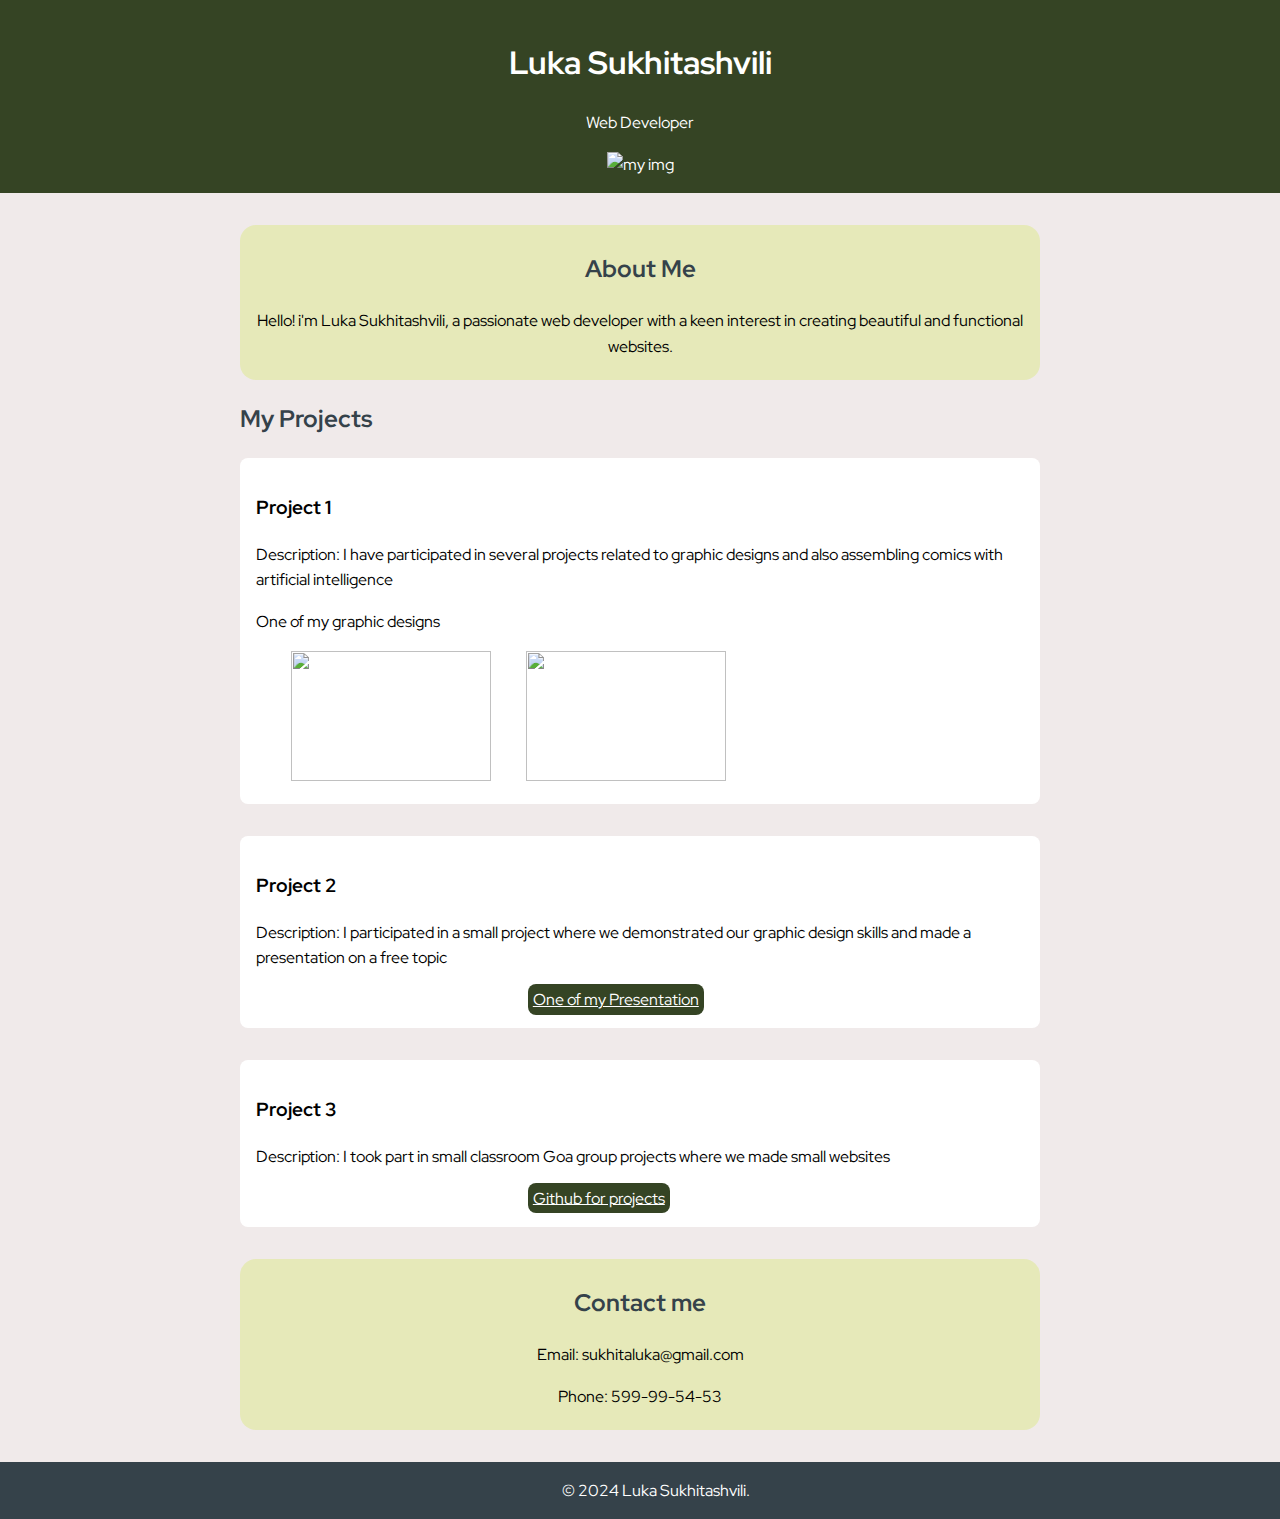
==== Web/index.html @ b12cb87f "moved images and files to folders for better structure" ====
<!DOCTYPE html>
<html lang="en">
<head>
    <meta charset="UTF-8">
    <meta name="viewport" content="width=device-width, initial-scale=1.0">
    <title>Document</title>
    <link rel="stylesheet" href="style.css">
    <link href="https://fonts.googleapis.com/css2?family=Red+Hat+Display:wght@500;700;900&display=swap" rel="stylesheet">
</head>
<body>
    <header>
        <h1>Luka Sukhitashvili</h1>
        <p>Web Developer</p>
        <img src="/images/my_img.jpg" alt="my img" width="300" height="300">
    </header>
    
    <main>
        <section id="about" class="extra">
            <h2>About Me</h2>
            <p>Hello! i'm Luka Sukhitashvili, a passionate web developer with a keen interest in creating beautiful and functional websites.</p>
        </section>
    
        <section id="projects">
            <h2>My Projects</h2>
            <div class="project">
                <h3>Project 1</h3>  
                <p>Description: I have participated in several projects related to graphic designs and also assembling comics with artificial intelligence</p>
                <p>One of my graphic designs</p>
                <img src="/images/Logo.jpg" alt="" width="200">
                <img src="/images/national.png" alt="" width="200" height="130" id="second-img">
                <img src="/images/erekle.jpg" alt="" width="200" height="130">
            </div>

            <div class="project">
                <h3>Project 2</h3>
                <p>Description: I participated in a small project where we demonstrated our graphic design skills and made a presentation on a free topic</p>
                <a href="https://www.canva.com/design/DAF4KKm-cXA/rtq5iiaqnPRhLWkznO_-vg/edit?utm_content=DAF4KKm-cXA&utm_campaign=designshare&utm_medium=link2&utm_source=sharebutton" target="_blank" class="link" >One of my Presentation</a>
            </div>

            <div class="project">
                <h3>Project 3</h3>
                <p>Description: I took part in small classroom Goa group projects where we made small websites</p>
                <a href="https://github.com/LukaSukhitashvili/Group_4" class="link"> Github for projects</a>
            </div>


            <section id="contact" class="extra">
                <h2>Contact me</h2>
                <p>Email: sukhitaluka@gmail.com</p>
                <p>Phone: 599-99-54-53</p>
            </section>
        
        
        
        
    
    </main>

    <footer>
        &copy; 2024 Luka Sukhitashvili.
    </footer>

</body>
</html>
---- Web/style.css ----
body {
    font-family: "Red Hat Display";
    line-height: 1.6;
    margin: 0;
    padding: 0;
    background-color: #f0eaea;
}



header {
    background-color: #354424;
    color: white;
    text-align: center;
    padding: 1em;
}


main {
    padding: 2em;
    max-width: 800px;
    margin: auto;
}


h2 {
    color:#35424a
}

.project {
    background-color: white;
    margin-bottom: 2em;
    padding: 1em;
    border-radius: 0.5em;

}

.link {
    color: white;
    background-color: #354424;
    padding: 0.3em;
    border-radius: 0.5em;
    position: relative;
    right: -17em;
}

#second-img {
    margin-left: 2em;
    margin-right: 2em;
}


.extra {
    text-align: center;
    background-color: #e6e9b9;
    border-radius: 1em;
    padding: 0.3em;   
}






footer {
    background-color: #35424a;
    color: white;
    text-align: center;
    padding: 1em;
    position: relative;
    width: 100%;
}
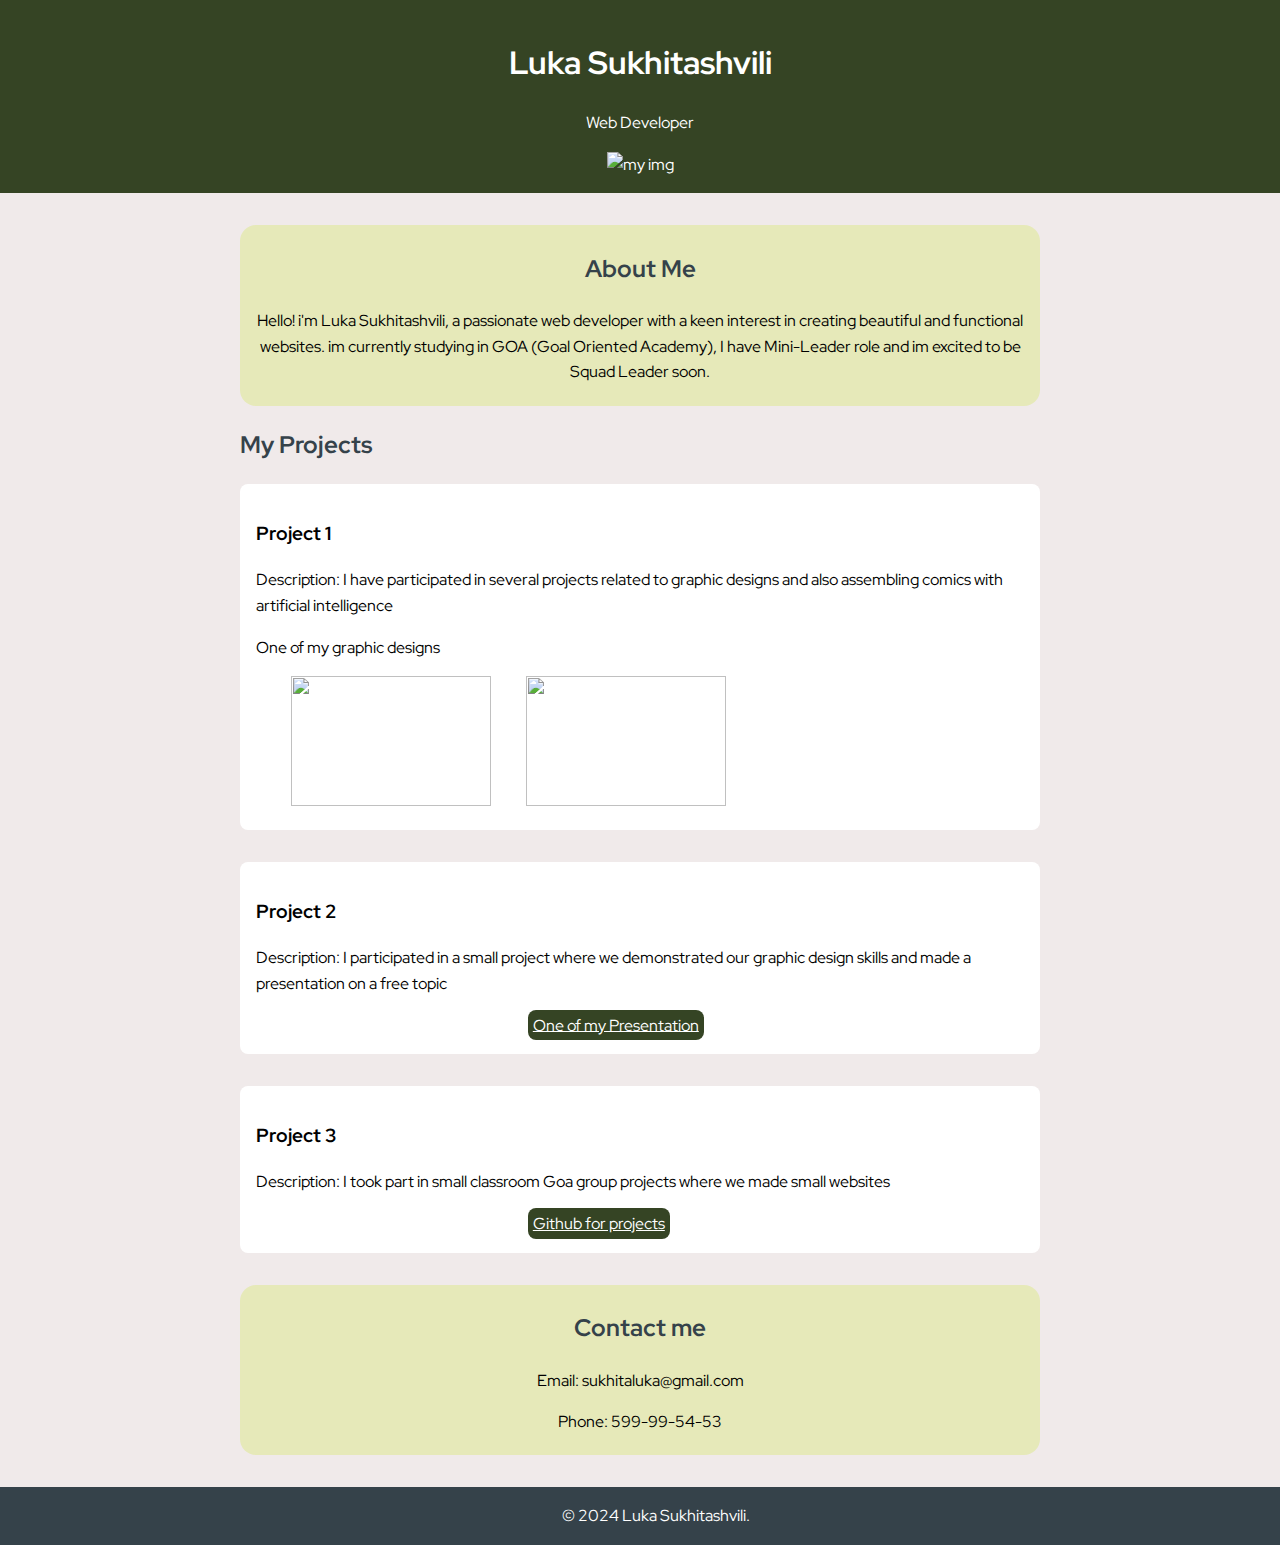
==== commit 5f386c15: "Added just a bit info in html" ====
--- a/Web/index.html
+++ b/Web/index.html
@@ -17,7 +17,7 @@
     <main>
         <section id="about" class="extra">
             <h2>About Me</h2>
-            <p>Hello! i'm Luka Sukhitashvili, a passionate web developer with a keen interest in creating beautiful and functional websites.</p>
+            <p>Hello! i'm Luka Sukhitashvili, a passionate web developer with a keen interest in creating beautiful and functional websites. im currently studying in GOA (Goal Oriented Academy), I have Mini-Leader role and im excited to be Squad Leader soon.</p>
         </section>
     
         <section id="projects">
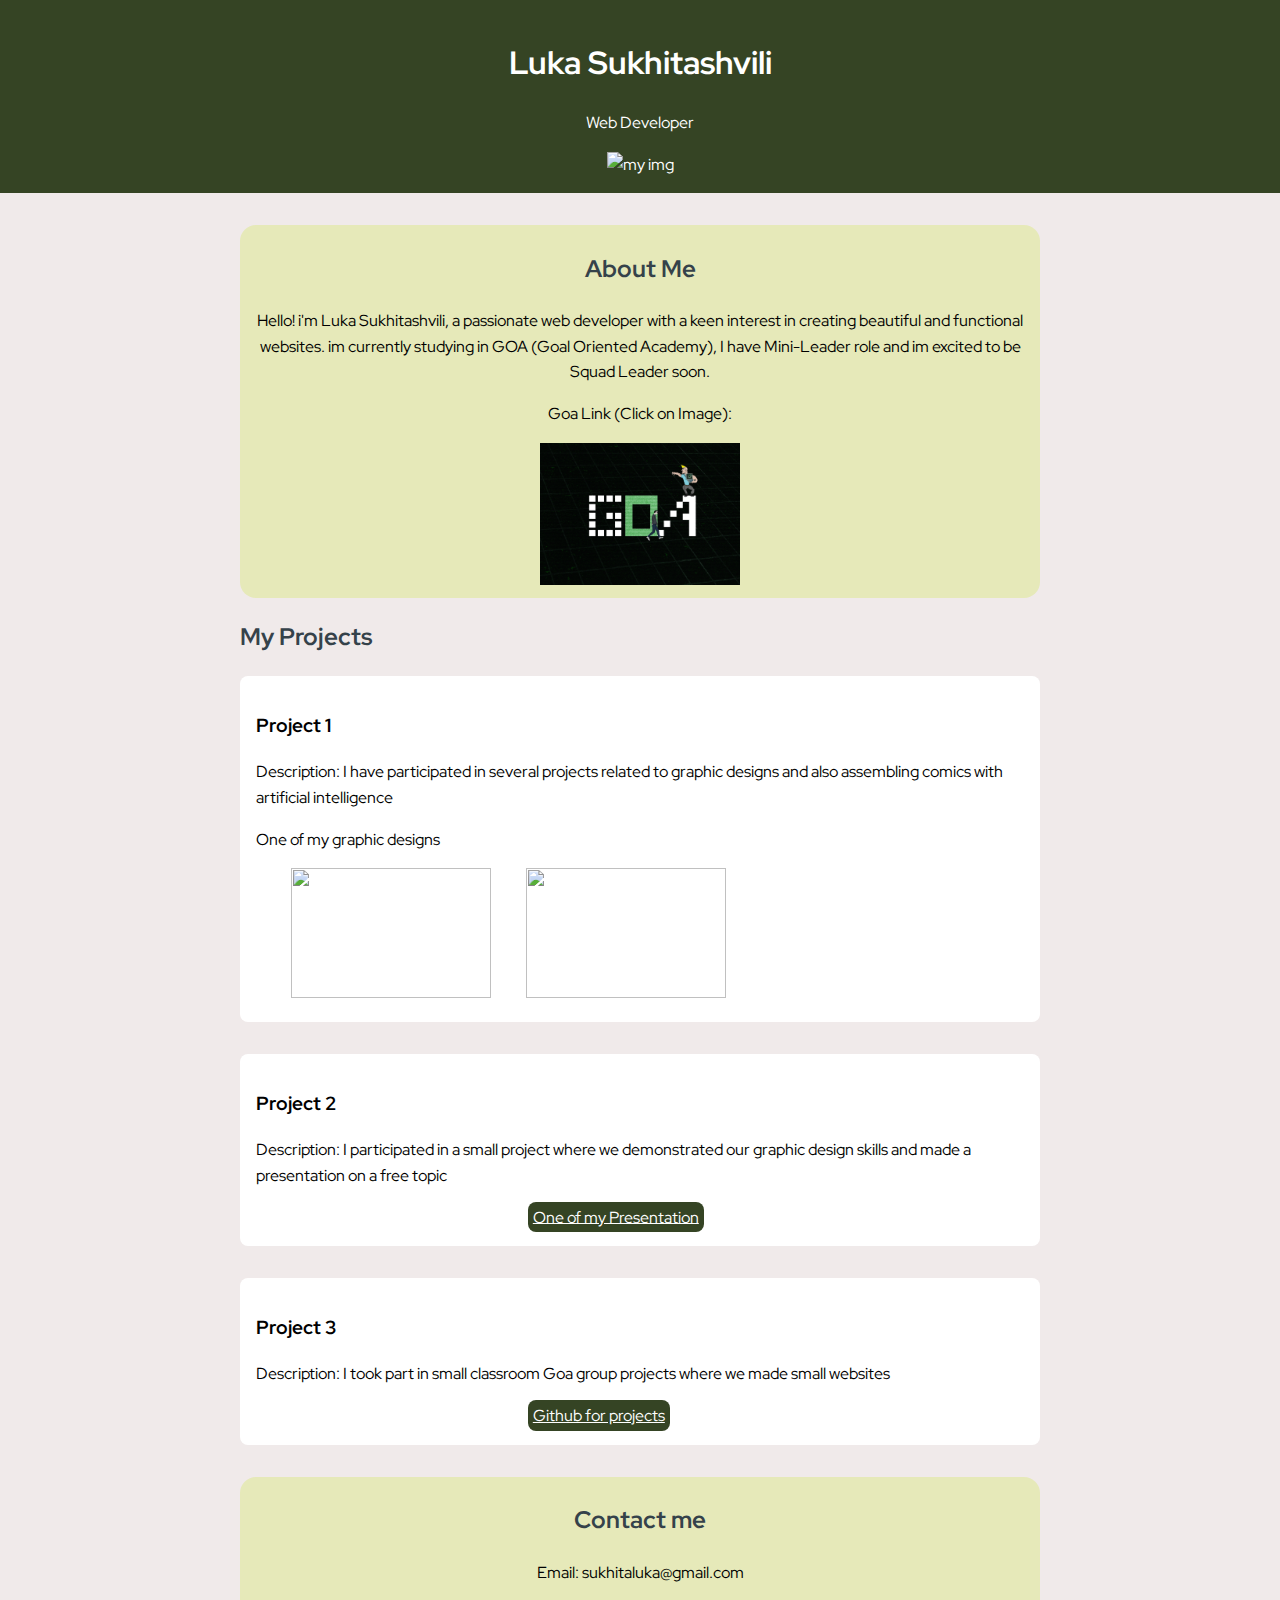
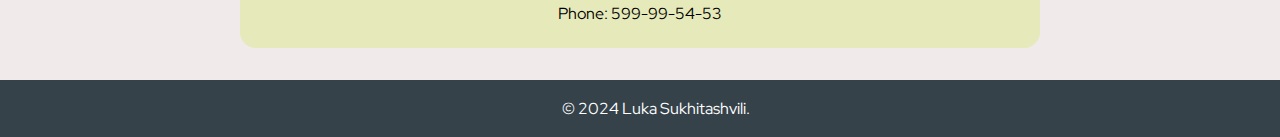
==== commit f3ed90ab: "Added just a bit info in html" ====
--- a/Web/index.html
+++ b/Web/index.html
@@ -18,6 +18,10 @@
         <section id="about" class="extra">
             <h2>About Me</h2>
             <p>Hello! i'm Luka Sukhitashvili, a passionate web developer with a keen interest in creating beautiful and functional websites. im currently studying in GOA (Goal Oriented Academy), I have Mini-Leader role and im excited to be Squad Leader soon.</p>
+            <p>Goa Link (Click on Image):</p>
+            <a href="https://www.facebook.com/nika11keshelava" target="_blank">
+            <img src="/Images/Goa.jpg" alt="" width="200">
+            </a>
         </section>
     
         <section id="projects">
